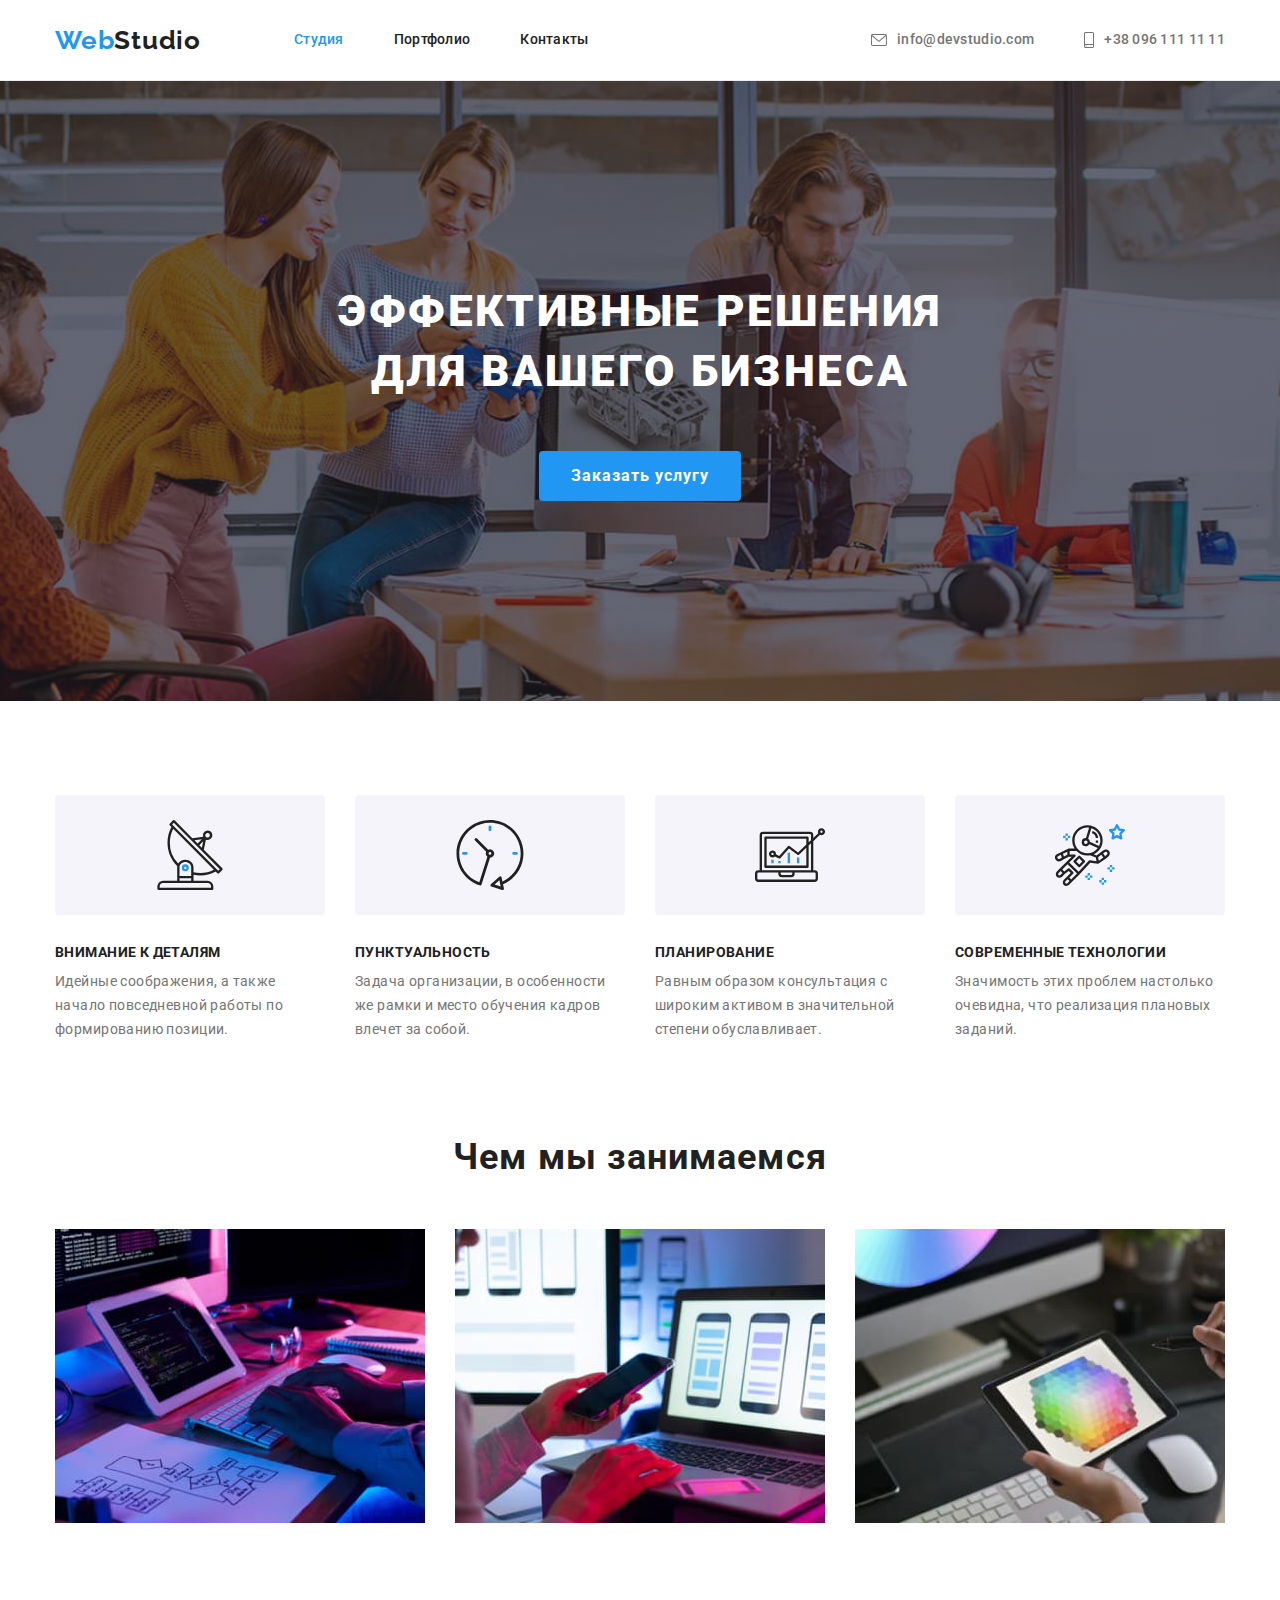
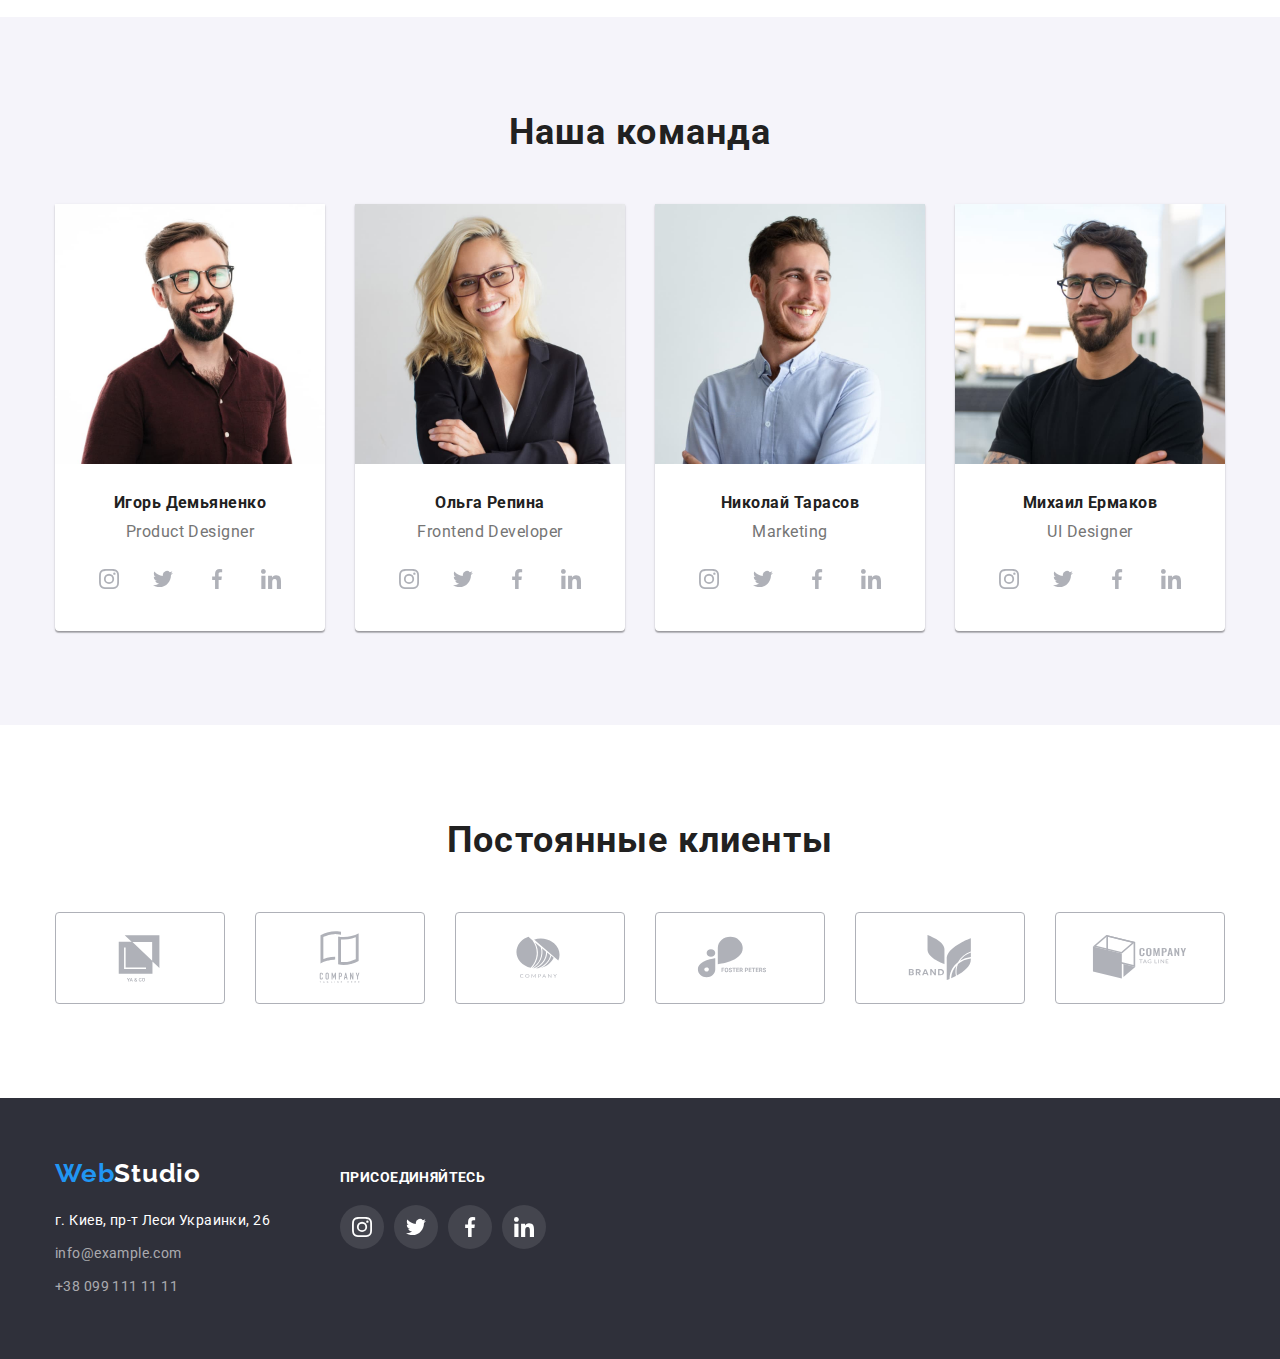
==== index.html @ f9782432 "Start n copy" ====
<!DOCTYPE html>
<html lang="ru">
  <head>
    <meta charset="UTF-8" />
    <meta http-equiv="X-UA-Compatible" content="IE=edge" />
    <meta name="viewport" content="width=device-width, initial-scale=1.0" />

    <link rel="preconnect" href="https://fonts.googleapis.com" />
    <link rel="preconnect" href="https://fonts.gstatic.com" crossorigin />
    <link
      href="https://fonts.googleapis.com/css2?family=Raleway:wght@700&family=Roboto:wght@400;500;700;900&display=swap"
      rel="stylesheet"
    />
    <link
      rel="stylesheet"
      href="https://cdnjs.cloudflare.com/ajax/libs/modern-normalize/1.1.0/modern-normalize.min.css"
    />
    <link rel="stylesheet" href="./css/style.css" />
    <title>WebStudio</title>
  </head>
  <body>
    <!-- Header -->
    <header class="header">
      <div class="container nav">
        <nav class="nav">
          <a class="logo link" href="">Web<span class="logo-dark link">Studio</span> </a>

          <ul class="nav-list list">
            <li class="nav-item">
              <a class="link current" href="./index.html">Студия</a>
            </li>
            <li class="nav-item">
              <a class="link" href="./portfolio.html">Портфолио</a>
            </li>
            <li class="nav-item">
              <a class="link" href="">Контакты</a>
            </li>
          </ul>
        </nav>
        <ul class="list list-nav">
          <li class="item-nav item">
            <a class="link link-item" href="mailto:info@devstudio.com">
              <svg class="icons-mail">
                <use href="./imgs/icons.svg#icon-mail "></use>
              </svg>
              info@devstudio.com</a
            >
          </li>
          <li class="item-nav item">
            <a class="link link-item" href="tel:+380961111111">
              <svg class="icons-tel">
                <use href="./imgs/icons.svg#icon-smartphone"></use>
              </svg>
              +38 096 111 11 11</a
            >
          </li>
        </ul>
      </div>
    </header>
    <main>
      <!-- Hero -->
      <section class="hero overlay">
        <div class="container">
          <h1 class="hero-title">Эффективные решения<br />для вашего бизнеса</h1>
          <button class="hero-button btn" type="button">Заказать услугу</button>
        </div>
      </section>
      <!-- Preference -->
      <section class="section">
        <div class="container">
          <h2 class="visually-hidden">Наши преимущества</h2>
          <ul class="features list">
            <li class="features-item">
              <div class="icons">
                <svg class="features-icon">
                  <use href="./imgs/icons.svg#icon-antenna"></use>
                </svg>
              </div>
              <h3 class="features-title">Внимание к деталям</h3>
              <p class="features-text">
                Идейные соображения, а также начало повседневной работы по формированию позиции.
              </p>
            </li>
            <li class="features-item">
              <div class="icons">
                <svg class="features-icon">
                  <use href="./imgs/icons.svg#icon-clock"></use>
                </svg>
              </div>
              <h3 class="features-title">Пунктуальность</h3>
              <p class="features-text">
                Задача организации, в особенности же рамки и место обучения кадров влечет за собой.
              </p>
            </li>
            <li class="features-item">
              <div class="icons">
                <svg class="features-icon">
                  <use href="./imgs/icons.svg#icon-diagram"></use>
                </svg>
              </div>
              <h3 class="features-title">Планирование</h3>
              <p class="features-text">
                Равным образом консультация с широким активом в значительной степени обуславливает.
              </p>
            </li>
            <li class="features-item">
              <div class="icons">
                <svg class="features-icon">
                  <use href="./imgs/icons.svg#icon-astronaut"></use>
                </svg>
              </div>
              <h3 class="features-title">Современные технологии</h3>
              <p class="features-text">
                Значимость этих проблем настолько очевидна, что реализация плановых заданий.
              </p>
            </li>
          </ul>
        </div>
      </section>
      <!-- Work -->
      <section class="section section-work">
        <div class="container">
          <h2 class="section-caption">Чем мы занимаемся</h2>
          <ul class="work list">
            <li class="work-item">
              <img class="work-img" src="./imgs/img1.jpg" width="370" alt="Десктопные приложения" />
            </li>

            <li class="work-item">
              <img class="work-img" src="./imgs/img2.jpg" width="370" alt="Мобильные приложения" />
            </li>

            <li class="work-item">
              <img class="work-img" src="./imgs/img3.jpg" width="370" alt="Дизайнерские решения" />
            </li>
          </ul>
        </div>
      </section>
      <!-- Team -->
      <section class="team section">
        <div class="container">
          <h2 class="team-caption">Наша команда</h2>
          <ul class="team-list list">
            <li class="team-item">
              <img class="team-img" src="./imgs/a.jpg" width="270" alt="Игорь Демьяненко" />
              <div class="shelf">
                <h3 class="team-title">Игорь Демьяненко</h3>
                <p class="team-text">Product Designer</p>
                <ul class="social-links list">
                  <li class="social-item">
                    <a href="" class="link">
                      <svg class="social-icons">
                        <use href="./imgs/icons.svg#icon-instagram"></use>
                      </svg>
                    </a>
                  </li>
                  <li class="social-item">
                    <a href="" class="link">
                      <svg class="social-icons">
                        <use href="./imgs/icons.svg#icon-twitter"></use>
                      </svg>
                    </a>
                  </li>
                  <li class="social-item">
                    <a href="" class="link">
                      <svg class="social-icons">
                        <use href="./imgs/icons.svg#icon-facebook"></use>
                      </svg>
                    </a>
                  </li>
                  <li class="social-item">
                    <a href="" class="link">
                      <svg class="social-icons">
                        <use href="./imgs/icons.svg#icon-linkedin"></use>
                      </svg>
                    </a>
                  </li>
                </ul>
              </div>
            </li>

            <li class="team-item">
              <img class="team-img" src="./imgs/b.jpg" width="270" alt="Ольга Репина" />
              <div class="shelf">
                <h3 class="team-title">Ольга Репина</h3>
                <p class="team-text">Frontend Developer</p>
                <ul class="social-links list">
                  <li class="social-item">
                    <a href="" class="link">
                      <svg class="social-icons">
                        <use href="./imgs/icons.svg#icon-instagram"></use>
                      </svg>
                    </a>
                  </li>
                  <li class="social-item">
                    <a href="" class="link">
                      <svg class="social-icons">
                        <use href="./imgs/icons.svg#icon-twitter"></use>
                      </svg>
                    </a>
                  </li>
                  <li class="social-item">
                    <a href="" class="link">
                      <svg class="social-icons">
                        <use href="./imgs/icons.svg#icon-facebook"></use>
                      </svg>
                    </a>
                  </li>
                  <li class="social-item">
                    <a href="" class="link">
                      <svg class="social-icons">
                        <use href="./imgs/icons.svg#icon-linkedin"></use>
                      </svg>
                    </a>
                  </li>
                </ul>
              </div>
            </li>

            <li class="team-item">
              <img class="team-img" src="./imgs/c.jpg" width="270" alt="Николай Тарасов" />
              <div class="shelf">
                <h3 class="team-title">Николай Тарасов</h3>
                <p class="team-text">Marketing</p>
                <ul class="social-links list">
                  <li class="social-item">
                    <a href="" class="link">
                      <svg class="social-icons">
                        <use href="./imgs/icons.svg#icon-instagram"></use>
                      </svg>
                    </a>
                  </li>
                  <li class="social-item">
                    <a href="" class="link">
                      <svg class="social-icons">
                        <use href="./imgs/icons.svg#icon-twitter"></use>
                      </svg>
                    </a>
                  </li>
                  <li class="social-item">
                    <a href="" class="link">
                      <svg class="social-icons">
                        <use href="./imgs/icons.svg#icon-facebook"></use>
                      </svg>
                    </a>
                  </li>
                  <li class="social-item">
                    <a href="" class="link">
                      <svg class="social-icons">
                        <use href="./imgs/icons.svg#icon-linkedin"></use>
                      </svg>
                    </a>
                  </li>
                </ul>
              </div>
            </li>

            <li class="team-item">
              <img class="team-img" src="./imgs/d.jpg" width="270" alt="Михаил Ермаков" />
              <div class="shelf">
                <h3 class="team-title">Михаил Ермаков</h3>
                <p class="team-text">UI Designer</p>
                <ul class="social-links list">
                  <li class="social-item">
                    <a href="" class="link">
                      <svg class="social-icons">
                        <use href="./imgs/icons.svg#icon-instagram"></use>
                      </svg>
                    </a>
                  </li>
                  <li class="social-item">
                    <a href="" class="link">
                      <svg class="social-icons">
                        <use href="./imgs/icons.svg#icon-twitter"></use>
                      </svg>
                    </a>
                  </li>
                  <li class="social-item">
                    <a href="" class="link">
                      <svg class="social-icons">
                        <use href="./imgs/icons.svg#icon-facebook"></use>
                      </svg>
                    </a>
                  </li>
                  <li class="social-item">
                    <a href="" class="link">
                      <svg class="social-icons">
                        <use href="./imgs/icons.svg#icon-linkedin"></use>
                      </svg>
                    </a>
                  </li>
                </ul>
              </div>
            </li>
          </ul>
        </div>
      </section>
      <!-- ----------Regular-customers-------- -->
      <section class="customer-section section">
        <div class="container">
          <h2 class="customer-caption">Постоянные клиенты</h2>
          <ul class="customers list">
            <li class="customers-item">
              <a href="" class="link">
                <svg class="customers-icon">
                  <use href="./imgs/icons.svg#icon-logo1"></use>
                </svg>
              </a>
            </li>
            <li class="customers-item">
              <a href="" class="link">
                <svg class="customers-icon">
                  <use href="./imgs/icons.svg#icon-logo2"></use>
                </svg>
              </a>
            </li>
            <li class="customers-item">
              <a href="" class="link">
                <svg class="customers-icon">
                  <use href="./imgs/icons.svg#icon-logo3"></use>
                </svg>
              </a>
            </li>
            <li class="customers-item">
              <a href="" class="link">
                <svg class="customers-icon">
                  <use href="./imgs/icons.svg#icon-logo4"></use>
                </svg>
              </a>
            </li>
            <li class="customers-item">
              <a href="" class="link">
                <svg class="customers-icon">
                  <use href="./imgs/icons.svg#icon-logo5"></use>
                </svg>
              </a>
            </li>
            <li class="customers-item">
              <a href="" class="link">
                <svg class="customers-icon">
                  <use href="./imgs/icons.svg#icon-logo6"></use>
                </svg>
              </a>
            </li>
          </ul>
        </div>
      </section>
    </main>
    <!-- -----------footer---------- -->
    <footer class="footer">
      <div class="container blocks">
        <div class="address-block">
          <div class="logo-footer">
            <a class="logo link" href="./index.html"
              >Web<span class="logo-light link">Studio</span>
            </a>
          </div>
          <address class="info">
            <ul class="adres list">
              <li class="adres-item">
                <a class="adres-link link" href="https://goo.gl/maps/GMDMJcy5s2AakEA77"
                  >г. Киев, пр-т Леси Украинки, 26</a
                >
              </li>
              <li class="adres-item">
                <a class="adres-link-contacts link" href="mailto:info@example.com"
                  >info@example.com</a
                >
              </li>
              <li class="adres-item">
                <a class="adres-link-contacts link" href="tel:+380991111111">+38 099 111 11 11</a>
              </li>
            </ul>
          </address>
        </div>

        <div class="soc-block">
          <h2 class="title">Присоединяйтесь</h2>
          <ul class="soc-block-list list">
            <li class="soc-block-item">
              <a href="" class="link">
                <svg class="soc-block-icons">
                  <use href="./imgs/icons.svg#icon-instagram"></use>
                </svg>
              </a>
            </li>
            <li class="soc-block-item">
              <a href="" class="link">
                <svg class="soc-block-icons">
                  <use href="./imgs/icons.svg#icon-twitter"></use>
                </svg>
              </a>
            </li>
            <li class="soc-block-item">
              <a href="" class="link">
                <svg class="soc-block-icons">
                  <use href="./imgs/icons.svg#icon-facebook"></use>
                </svg>
              </a>
            </li>
            <li class="soc-block-item">
              <a href="" class="link">
                <svg class="soc-block-icons">
                  <use href="./imgs/icons.svg#icon-linkedin"></use>
                </svg>
              </a>
            </li>
          </ul>
        </div>
      </div>
    </footer>
  </body>
</html>
---- css/style.css ----
:root {
  --main-color: #212121;
  --text-color: #757575;
  --accent-color: #2196f3;
  --white-color-text: #ffffff;
  --background: #2f303a;
  --address-links-footer: rgba(255, 255, 255, 0.6);
  --bacground-button: #f5f4fa;
  --bacground-shelf-card: #ffffff;
  --border-shelf-card: #eeeeee;
  --bacground-team: #f5f4fa;
  --social-links-color: #afb1b8;
  --customers-logo-color: #afb1b8;
}
body {
  font-family: 'Roboto', sans-serif;
  color: var(--main-color);
}
.link {
  display: block;
  text-decoration: none;
  color: var(--main-color);
}

.list {
  list-style: none;
  padding: 0;
  margin: 0;
}

.section {
  padding-top: 94px;
  padding-bottom: 94px;
}
h1,
h2,
h3,
h4,
h5,
h6,
p {
  margin: 0;
}
button {
  padding: 0;
}

img {
  display: block;
  max-width: 100%;
  height: auto;
}
.container {
  margin: 0 auto;
  width: 1200px;
  padding-left: 15px;
  padding-right: 15px;
}

/*------------------------ Header ------------------------- */
.header {
  border-bottom: 1px solid #ececec;
}
.nav {
  display: flex;
  align-items: center;
}

.logo {
  font-family: 'Raleway', sans-serif;
  font-weight: 700;
  font-size: 26px;
  line-height: 1.19;
  letter-spacing: 0.03em;
  color: var(--accent-color);
}

.logo-dark {
  color: var(--main-color);
}
.nav-list .link {
  padding-top: 32px;
  padding-bottom: 32px;
}

.nav-list {
  display: flex;
  margin-left: 93px;
}
.nav-list .nav-item + .nav-item {
  margin-left: 50px;
}

.nav-item {
  font-weight: 500;
  font-size: 14px;
  line-height: 1.1;
  letter-spacing: 0.02em;
}
.list-nav {
  display: flex;
  margin-left: auto;
}
.item-nav + .item-nav {
  margin-left: 50px;
}

.link-item {
  display: flex;
  align-items: center;
  padding-top: 32px;
  padding-bottom: 32px;

  font-weight: 500;
  font-size: 14px;
  line-height: 1.1;
  letter-spacing: 0.02em;
  color: var(--text-color);
}
/* .link-item::before {
  content: '';
  white-space: ;
  width: 16px;
  height: 12px;
  background-size: cover;
  align-items: center;
  margin-right: 10px;

  background-size: contain;
  background-image: url(../imgs/SVG/smartphone.svg);
} */

.nav-list .link:hover,
.nav-list .link:focus {
  color: var(--accent-color);
}

.nav-list .link.current {
  color: var(--accent-color);
}

.list-nav .link:hover,
.list-nav .link:focus {
  color: var(--accent-color);
}

.list-nav .link:hover .icons-mail,
.list-nav .link:focus .icons-mail {
  fill: var(--accent-color);
}

.list-nav .link:hover .icons-tel,
.list-nav .link:focus .icons-tel {
  fill: var(--accent-color);
}

.icons-mail {
  width: 16px;
  height: 12px;
  margin-right: 10px;
  fill: var(--text-color);
}
.icons-tel {
  width: 10px;
  height: 16px;
  margin-right: 10px;
  fill: var(--text-color);
}

/*------------------------ Hero ------------------------- */
.overlay {
  max-width: 1600px;
  margin-left: auto;
  margin-right: auto;
  background-color: var(--background);
  background-image: linear-gradient(to right, rgba(47, 48, 58, 0.4), rgba(47, 48, 58, 0.4)),
    url(../imgs/bg-fon.jpg);
  background-repeat: no-repeat;
  background-size: cover;
  background-position: center;
}

.hero {
  padding-top: 200px;
  padding-bottom: 200px;
  text-align: center;
}
/* fffff */
.hero .container {
}

.hero-title {
  margin-bottom: 50px;

  font-weight: 900;
  font-size: 44px;
  line-height: 60px;
  letter-spacing: 0.06em;
  text-transform: uppercase;
  color: var(--white-color-text);
}

.hero-button {
  display: inline-block;
  padding: 10px 32px;
  min-width: 73px;

  font-family: inherit;
  font-weight: 700;
  font-size: 16px;
  line-height: 1.88;
  letter-spacing: 0.06em;
  border: transparent;
  border-radius: 4px;
  cursor: pointer;

  color: var(--white-color-text);
  background-color: var(--accent-color);
}

/*------------------------ Preference ------------------------- */

.features {
  display: flex;
}
.features-item {
  width: 270px;
}
.features-item:not(:last-child) {
  margin-right: 30px;
}

.icons {
  display: inline-flex;
  margin-bottom: 30px;

  width: 270px;
  height: 120px;

  justify-content: center;
  align-items: center;
  background-color: var(--bacground-button);
  border-radius: 4px;
}

.features-icon {
  width: 70px;
  height: 70px;
}
.features-title {
  margin-bottom: 10px;

  font-size: 14px;
  line-height: 1.1;
  letter-spacing: 0.03em;
  text-transform: uppercase;
}

.features-text {
  font-size: 14px;
  line-height: 1.7;
  letter-spacing: 0.03em;
  color: var(--text-color);
}
.visually-hidden {
  position: absolute;
  white-space: nowrap;
  width: 1px;
  height: 1px;
  overflow: hidden;
  border: 0;
  padding: 0;
  clip: rect(0 0 0 0);
  clip-path: inset(50%);
  margin: -1px;
}

/*------------------------ Work ------------------------- */

.section-work {
  padding-top: 0;
}

.section-caption {
  text-align: center;
  margin-bottom: 50px;
  font-size: 36px;
  line-height: 1.2;
  letter-spacing: 0.03em;
}
.work {
  display: flex;
}

.work-item {
  width: 370;
}
.work-item:not(:first-child) {
  margin-left: 30px;
}

/*------------------------ Team ------------------------- */
.team {
  background-color: var(--bacground-team);
}

.team-caption {
  margin-bottom: 50px;
  text-align: center;
  font-weight: 700;
  font-size: 36px;
  line-height: 1.2;
  letter-spacing: 0.03em;
}
.team-list {
  display: flex;
  text-align: center;
}
.team-item {
  box-shadow: 0px 1px 3px rgba(0, 0, 0, 0.12), 0px 1px 1px rgba(0, 0, 0, 0.14),
    0px 2px 1px rgba(0, 0, 0, 0.2);
  background: #ffffff;
  border-radius: 0px 0px 4px 4px;
  width: 270px;
}
.team-item:not(:last-child) {
  margin-right: 30px;
}

.team-title {
  margin-bottom: 10px;

  font-size: 16px;
  line-height: 1.1;
  letter-spacing: 0.03em;
}
.team-text {
  margin-bottom: 16px;

  font-size: 16px;
  line-height: 1.2;
  letter-spacing: 0.03em;
  color: var(--text-color);
}
.shelf {
  padding: 30px;
}
/*------------ Social-links -----------*/
.section-title {
  margin-top: 0;
  margin-bottom: 50px;
}
.social-links {
  display: flex;
  justify-content: center;
}
.social-links .link {
  width: 44px;
  height: 44px;
  color: var(--social-links-color);
  background-color: var(--white-color);
  border-radius: 50%;
  display: flex;
  align-items: center;
  justify-content: center;
}
.social-links .link:hover,
.social-links .link:focus {
  background-color: var(--accent-color);
}

.social-item + .social-item {
  margin-left: 10px;
}

.social-icons {
  width: 20px;
  height: 20px;
  fill: var(--social-links-color);
}

.social-links .link:hover .social-icons,
.social-links .link:focus .social-icons {
  fill: #ffffff;
  background-color: var(--accent-color);
}

/* -----------------------Regular-customers---------------- */
.customer-caption {
  margin-bottom: 50px;
  text-align: center;
  font-weight: 700;
  font-size: 36px;
  line-height: 1.2;
  letter-spacing: 0.03em;
}
.customers {
  display: flex;
  justify-content: center;
}
.customers .link {
  width: 170px;
  height: 92px;
  display: flex;
  align-items: center;
  justify-content: center;

  fill: var(--customers-logo-color);

  border: 1px solid var(--customers-logo-color);
  border-radius: 4px;
}

.customers-item + .customers-item {
  margin-left: 30px;
}

.customers-icon {
  width: 106px;
  height: 60px;
  fill: var(--customers-logo-color);
}
.customers .link:hover,
.customers .link:focus {
  border-color: var(--accent-color);
}

.customers .link:hover .customers-icon,
.customers .link:focus .customers-icon {
  fill: var(--accent-color);
}

/*------------------------ Footer ------------------------- */
.footer {
  padding-top: 60px;
  padding-bottom: 60px;
  background: var(--background);
}

.logo {
  display: flex;
}
.container .logo-footer {
  margin-bottom: 20px;
}

.logo-light {
  color: var(--white-color-text);
}

.adres-item:not(:last-child) {
  margin-bottom: 9px;
}
.adres-link {
  margin-bottom: 9px;

  font-style: normal;
  font-size: 14px;
  line-height: 1.7;
  letter-spacing: 0.03em;

  color: var(--white-color-text);
}
.adres-link-contacts {
  font-style: normal;
  font-size: 14px;
  line-height: 1.7;
  letter-spacing: 0.03em;

  color: var(--address-links-footer);
}

/* tttt */
.blocks {
  display: flex;
  align-items: baseline;
}
.soc-block-list {
  display: flex;
}

.soc-block {
  margin: 0;
  margin-left: 70px;
  width: 206px;
  height: 80px;
}
.soc-block-item + .soc-block-item {
  margin-left: 10px;
}
.soc-block .link {
  width: 44px;
  height: 44px;
  border-radius: 50%;
  display: flex;
  justify-content: center;
  align-items: center;
  background-color: rgba(255, 255, 255, 0.1);
}
.soc-block .title {
  margin: 0;
  margin-bottom: 20px;

  font-weight: 700;
  font-size: 14px;
  line-height: 16px;
  letter-spacing: 0.03em;
  text-transform: uppercase;
  color: var(--white-color-text);
}

.soc-block-icons {
  width: 20px;
  height: 20px;
  fill: var(--white-color-text);
}
.soc-block .link:hover,
.soc-block .link:focus {
  background-color: var(--accent-color);
}
/*--------------------- Portfolio ---------------------- */

.filter {
  margin-bottom: 50px;
  display: flex;
  justify-content: center;
}
.item-button:not(:last-child) {
  margin-right: 8px;
}

.filter-button {
  display: inline-block;
  padding: 6px 22px;
  min-width: 73px;

  font-family: inherit;
  font-weight: 500;
  font-size: 16px;
  line-height: 1.6;
  letter-spacing: 0.03em;
  cursor: pointer;
  border: transparent;
  border-radius: 4px;

  background: var(--bacground-button);
}

.cards {
  flex-wrap: wrap;
  display: flex;
}
.shelf-card {
  padding: 20px 24px;
  background: var(--bacground-shelf-card);
  border: 1px solid var(--border-shelf-card);
  border-top: none;
}

.card-item {
  margin-right: 30px;
  margin-bottom: 30px;

  width: 370px;
}

.card-item:nth-child(3n) {
  margin-right: 0;
}

.card-item:nth-last-child(-n + 3) {
  margin-bottom: 0;
}

.card-title {
  margin-bottom: 4px;

  font-size: 18px;
  line-height: 2;
  letter-spacing: 0.06em;
}
.card-text {
  font-size: 16px;
  line-height: 1.9;
  letter-spacing: 0.03em;
  color: var(--text-color);
}
.cards .link:hover,
.cards .link:focus {
  display: block;
  box-shadow: 0px 1px 1px rgba(0, 0, 0, 0.12), 0px 4px 4px rgba(0, 0, 0, 0.06),
    1px 4px 6px rgba(0, 0, 0, 0.16);
}

.filter .filter-button:hover,
.filter .filter-button:focus {
  color: var(--white-color-text);
  background-color: var(--accent-color);
  box-shadow: 0px 3px 1px rgba(0, 0, 0, 0.1), 0px 1px 2px rgba(0, 0, 0, 0.08),
    0px 2px 2px rgba(0, 0, 0, 0.12);
}

/* ---------Alt------- */

/* .card-item:not(:nth-child(3n)) {
  margin-right: 30px;
}
.card-item {
  width: calc((100-60px) / 3);
} */
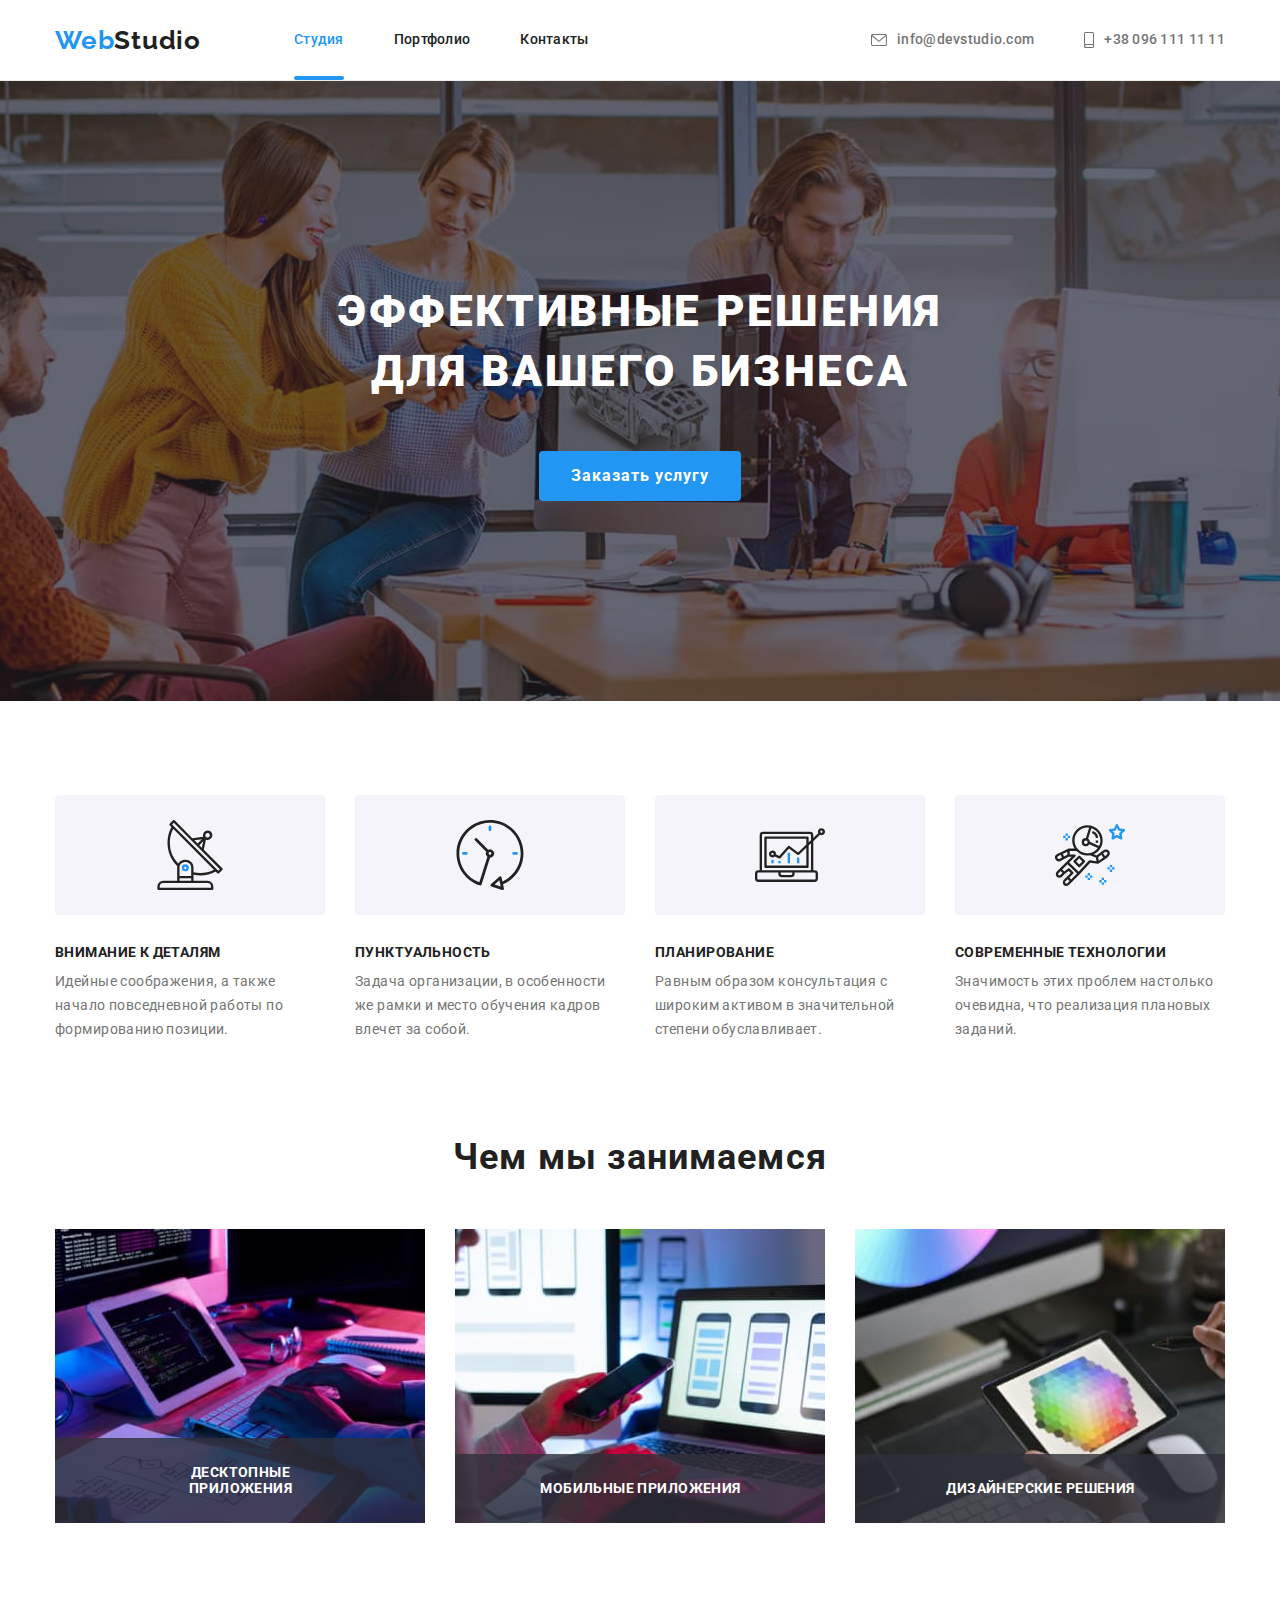
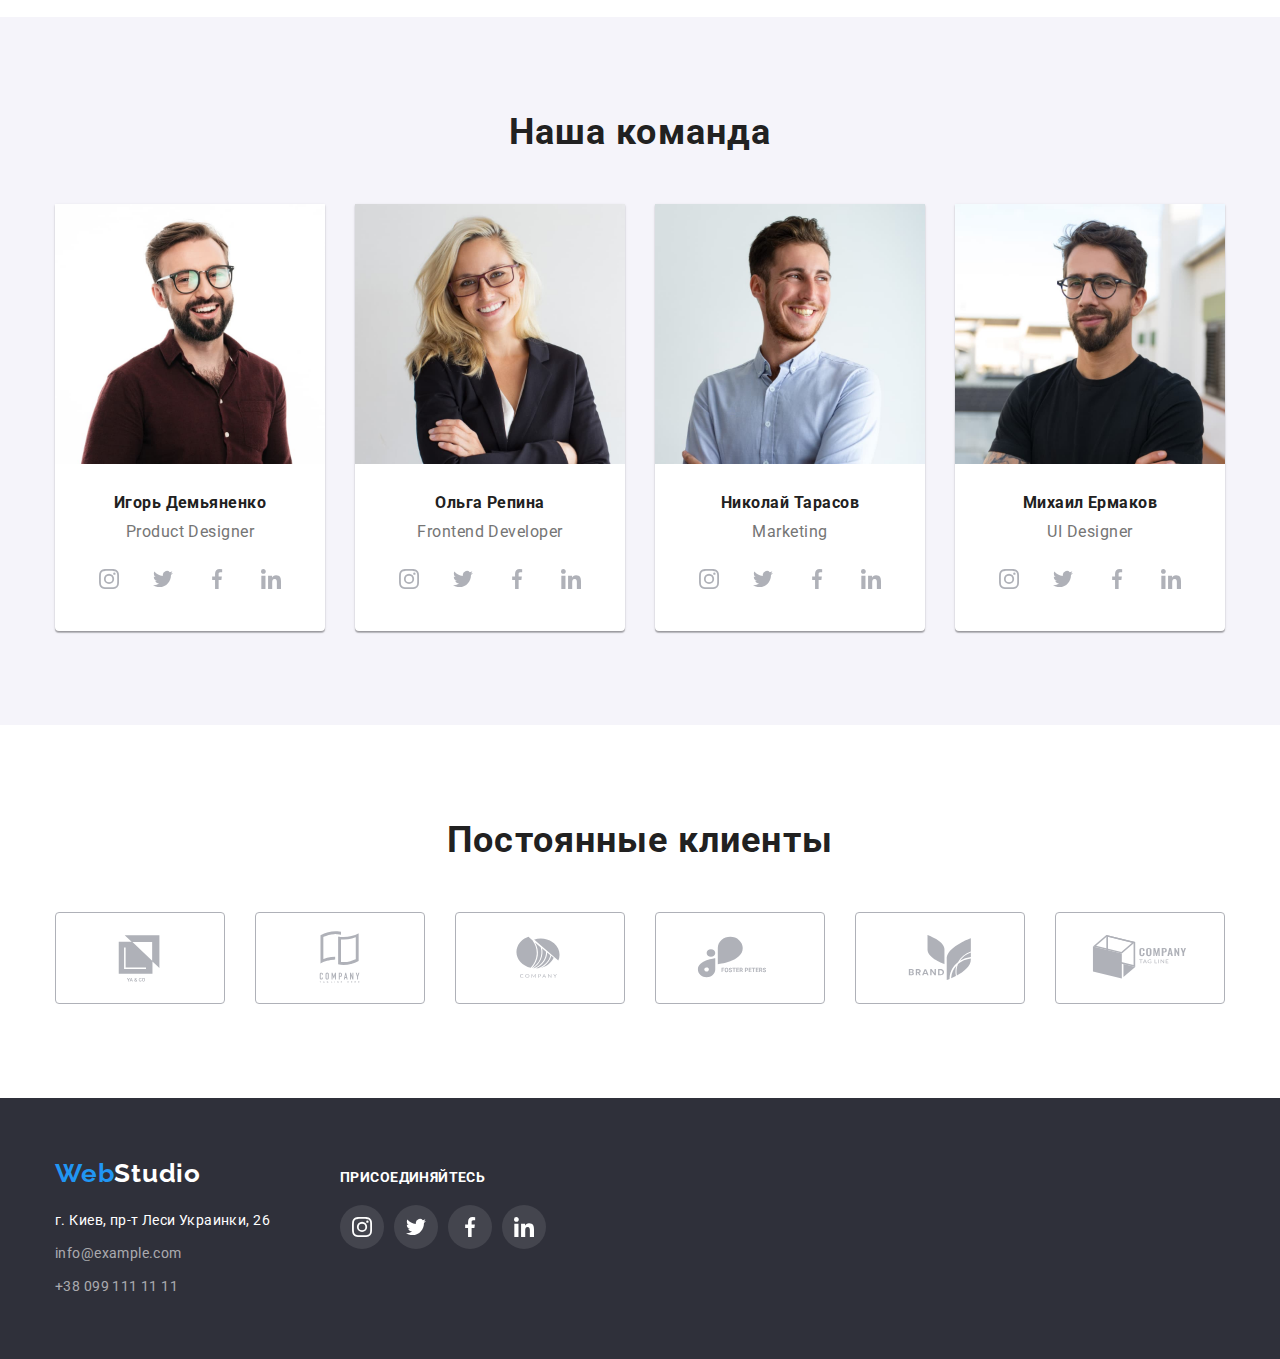
==== commit 5c7a4b04: "finish" ====
--- a/index.html
+++ b/index.html
@@ -62,7 +62,7 @@
       <section class="hero overlay">
         <div class="container">
           <h1 class="hero-title">Эффективные решения<br />для вашего бизнеса</h1>
-          <button class="hero-button btn" type="button">Заказать услугу</button>
+          <button type="button" class="hero-button btn" data-modal-open>Заказать услугу</button>
         </div>
       </section>
       <!-- Preference -->
@@ -124,14 +124,17 @@
           <ul class="work list">
             <li class="work-item">
               <img class="work-img" src="./imgs/img1.jpg" width="370" alt="Десктопные приложения" />
+              <p class="work-text">Десктопные приложения</p>
             </li>
 
             <li class="work-item">
               <img class="work-img" src="./imgs/img2.jpg" width="370" alt="Мобильные приложения" />
+              <p class="work-text">Мобильные приложения</p>
             </li>
 
             <li class="work-item">
               <img class="work-img" src="./imgs/img3.jpg" width="370" alt="Дизайнерские решения" />
+              <p class="work-text">Дизайнерские решения</p>
             </li>
           </ul>
         </div>
@@ -409,5 +412,15 @@
         </div>
       </div>
     </footer>
+    <div class="backdrop is-hidden" data-modal>
+      <div class="modal">
+        <button type="button" class="modal-close-btn" data-modal-close>
+          <svg class="icon icon-close" width="30" height="30">
+            <use href="./imgs/icons.svg#icon-close"></use>
+          </svg>
+        </button>
+      </div>
+    </div>
+    <script src="./js/modal.js"></script>
   </body>
 </html>
--- a/css/style.css
+++ b/css/style.css
@@ -11,6 +11,8 @@
   --bacground-team: #f5f4fa;
   --social-links-color: #afb1b8;
   --customers-logo-color: #afb1b8;
+  --background-work-color: rgba(47, 48, 58, 0.8);
+  --timing: 250ms cubic-bezier(0.4, 0, 0.2, 1);
 }
 body {
   font-family: 'Roboto', sans-serif;
@@ -78,10 +80,24 @@
 .logo-dark {
   color: var(--main-color);
 }
+/*------------------------ Navigation------------------------- */
 .nav-list .link {
   padding-top: 32px;
   padding-bottom: 32px;
-}
+
+  transition: color var(--timing);
+}
+/* .nav-list .link::after {
+  content: '';
+  position: absolute;
+  width: 48px;
+  height: 4px;
+  left: 453px;
+  top: 76px;
+
+  background: #2196f3;
+  border-radius: 2px;
+} */
 
 .nav-list {
   display: flex;
@@ -89,6 +105,14 @@
 }
 .nav-list .nav-item + .nav-item {
   margin-left: 50px;
+}
+.nav-list .link:hover,
+.nav-list .link:focus {
+  color: var(--accent-color);
+}
+
+.nav-list .link.current {
+  color: var(--accent-color);
 }
 
 .nav-item {
@@ -97,9 +121,44 @@
   line-height: 1.1;
   letter-spacing: 0.02em;
 }
+.nav-item .current {
+  color: var(--accent-color);
+  position: relative;
+  display: block;
+
+  color: currentColor;
+}
+.nav-item .current::after {
+  content: '';
+  position: absolute;
+  top: 76px;
+  display: block;
+  width: 100%;
+  height: 4px;
+  border-radius: 2px;
+  background-color: var(--accent-color);
+}
 .list-nav {
   display: flex;
   margin-left: auto;
+}
+
+.list-nav .link {
+  transition: color var(--timing);
+}
+.list-nav .link:hover,
+.list-nav .link:focus {
+  color: var(--accent-color);
+}
+
+.list-nav .link:hover .icons-mail,
+.list-nav .link:focus .icons-mail {
+  fill: var(--accent-color);
+}
+
+.list-nav .link:hover .icons-tel,
+.list-nav .link:focus .icons-tel {
+  fill: var(--accent-color);
 }
 .item-nav + .item-nav {
   margin-left: 50px;
@@ -116,42 +175,6 @@
   line-height: 1.1;
   letter-spacing: 0.02em;
   color: var(--text-color);
-}
-/* .link-item::before {
-  content: '';
-  white-space: ;
-  width: 16px;
-  height: 12px;
-  background-size: cover;
-  align-items: center;
-  margin-right: 10px;
-
-  background-size: contain;
-  background-image: url(../imgs/SVG/smartphone.svg);
-} */
-
-.nav-list .link:hover,
-.nav-list .link:focus {
-  color: var(--accent-color);
-}
-
-.nav-list .link.current {
-  color: var(--accent-color);
-}
-
-.list-nav .link:hover,
-.list-nav .link:focus {
-  color: var(--accent-color);
-}
-
-.list-nav .link:hover .icons-mail,
-.list-nav .link:focus .icons-mail {
-  fill: var(--accent-color);
-}
-
-.list-nav .link:hover .icons-tel,
-.list-nav .link:focus .icons-tel {
-  fill: var(--accent-color);
 }
 
 .icons-mail {
@@ -186,8 +209,6 @@
   text-align: center;
 }
 /* fffff */
-.hero .container {
-}
 
 .hero-title {
   margin-bottom: 50px;
@@ -217,7 +238,6 @@
   color: var(--white-color-text);
   background-color: var(--accent-color);
 }
-
 /*------------------------ Preference ------------------------- */
 
 .features {
@@ -293,10 +313,28 @@
 }
 
 .work-item {
+  position: relative;
   width: 370;
 }
+
 .work-item:not(:first-child) {
   margin-left: 30px;
+}
+
+.work-text {
+  position: absolute;
+  width: 100%;
+  bottom: 0px;
+  padding: 27px 82px 27px 83px;
+  text-align: center;
+  font-weight: 700;
+  font-size: 14px;
+  line-height: 1.1;
+  letter-spacing: 0.03em;
+  text-transform: uppercase;
+
+  color: var(--white-color-text);
+  background-color: var(--background-work-color);
 }
 
 /*------------------------ Team ------------------------- */
@@ -357,12 +395,16 @@
 .social-links .link {
   width: 44px;
   height: 44px;
+
   color: var(--social-links-color);
   background-color: var(--white-color);
+
   border-radius: 50%;
   display: flex;
   align-items: center;
   justify-content: center;
+
+  transition: background-color var(--timing);
 }
 .social-links .link:hover,
 .social-links .link:focus {
@@ -409,6 +451,8 @@
 
   border: 1px solid var(--customers-logo-color);
   border-radius: 4px;
+
+  transition: border-color var(--timing);
 }
 
 .customers-item + .customers-item {
@@ -419,6 +463,8 @@
   width: 106px;
   height: 60px;
   fill: var(--customers-logo-color);
+
+  transition: fill var(--timing);
 }
 .customers .link:hover,
 .customers .link:focus {
@@ -470,7 +516,6 @@
   color: var(--address-links-footer);
 }
 
-/* tttt */
 .blocks {
   display: flex;
   align-items: baseline;
@@ -496,6 +541,10 @@
   justify-content: center;
   align-items: center;
   background-color: rgba(255, 255, 255, 0.1);
+
+  transition-property: background-color;
+  transition-duration: 250ms;
+  transition-timing-function: cubic-bezier(0.4, 0, 0.2, 1);
 }
 .soc-block .title {
   margin: 0;
@@ -544,52 +593,8 @@
   border-radius: 4px;
 
   background: var(--bacground-button);
-}
-
-.cards {
-  flex-wrap: wrap;
-  display: flex;
-}
-.shelf-card {
-  padding: 20px 24px;
-  background: var(--bacground-shelf-card);
-  border: 1px solid var(--border-shelf-card);
-  border-top: none;
-}
-
-.card-item {
-  margin-right: 30px;
-  margin-bottom: 30px;
-
-  width: 370px;
-}
-
-.card-item:nth-child(3n) {
-  margin-right: 0;
-}
-
-.card-item:nth-last-child(-n + 3) {
-  margin-bottom: 0;
-}
-
-.card-title {
-  margin-bottom: 4px;
-
-  font-size: 18px;
-  line-height: 2;
-  letter-spacing: 0.06em;
-}
-.card-text {
-  font-size: 16px;
-  line-height: 1.9;
-  letter-spacing: 0.03em;
-  color: var(--text-color);
-}
-.cards .link:hover,
-.cards .link:focus {
-  display: block;
-  box-shadow: 0px 1px 1px rgba(0, 0, 0, 0.12), 0px 4px 4px rgba(0, 0, 0, 0.06),
-    1px 4px 6px rgba(0, 0, 0, 0.16);
+
+  transition: color var(--timing), background-color var(--timing), box-shadow var(--timing);
 }
 
 .filter .filter-button:hover,
@@ -600,6 +605,115 @@
     0px 2px 2px rgba(0, 0, 0, 0.12);
 }
 
+.cards {
+  flex-wrap: wrap;
+  display: flex;
+}
+
+.cards .link {
+  transition: box-shadow var(--timing);
+}
+.cards .link:hover,
+.cards .link:focus {
+  display: block;
+  box-shadow: 0px 1px 1px rgba(0, 0, 0, 0.12), 0px 4px 4px rgba(0, 0, 0, 0.06),
+    1px 4px 6px rgba(0, 0, 0, 0.16);
+}
+.cards .link:hover .card-description {
+  transform: translateY(0%);
+}
+.shelf-card {
+  padding: 20px 24px;
+  background: var(--bacground-shelf-card);
+  border: 1px solid var(--border-shelf-card);
+  border-top: none;
+}
+
+.card-item {
+  margin-right: 30px;
+  margin-bottom: 30px;
+  width: 370px;
+}
+.card-description-wrap {
+  position: relative;
+  overflow: hidden;
+}
+
+.card-description {
+  position: absolute;
+  top: 0;
+  padding: 63px 24px;
+  height: 100%;
+  transform: translateY(100%);
+  transition: transform var(--timing);
+  overflow: auto;
+
+  font-size: 18px;
+  line-height: 1.55;
+  letter-spacing: 0.03em;
+  color: var(--white-color-text);
+  background-color: rgba(33, 150, 243, 0.9);
+}
+
+.card-item:nth-child(3n) {
+  margin-right: 0;
+}
+
+.card-item:nth-last-child(-n + 3) {
+  margin-bottom: 0;
+}
+
+.card-title {
+  margin-bottom: 4px;
+
+  font-size: 18px;
+  line-height: 2;
+  letter-spacing: 0.06em;
+}
+.card-text {
+  font-size: 16px;
+  line-height: 1.9;
+  letter-spacing: 0.03em;
+  color: var(--text-color);
+}
+.backdrop {
+  width: 100%;
+  height: 100%;
+  position: fixed;
+  top: 0;
+  bottom: 0;
+  background-color: rgba(128, 128, 128, 0.351);
+  transition: opacity var(--timing), visibility var(--timing);
+}
+
+.modal {
+  width: 528px;
+  min-height: 581px;
+  background-color: #fff;
+  box-shadow: 0px 1px 3px rgba(0, 0, 0, 0.12), 0px 1px 1px rgba(0, 0, 0, 0.14),
+    0px 2px 1px rgba(0, 0, 0, 0.2);
+  border-radius: 4px;
+  position: absolute;
+  top: 50%;
+  left: 50%;
+  transform: translate(-50%, -50%);
+}
+.modal-close-btn {
+  position: absolute;
+  top: 10px;
+  right: 10px;
+  width: 30px;
+  height: 30px;
+  border-radius: 50%;
+  border-color: transparent;
+  border: 1px solid #9999;
+}
+.is-hidden {
+  opacity: 0;
+  pointer-events: none;
+  visibility: hidden;
+}
+
 /* ---------Alt------- */
 
 /* .card-item:not(:nth-child(3n)) {
@@ -608,3 +722,20 @@
 .card-item {
   width: calc((100-60px) / 3);
 } */
+
+/* transition-property: background-color;
+  transition-duration: 250ms;
+  transition-timing-function: cubic-bezier(0.4, 0, 0.2, 1); */
+
+/* .link-item::before {
+  content: '';
+  white-space: ;
+  width: 16px;
+  height: 12px;
+  background-size: cover;
+  align-items: center;
+  margin-right: 10px;
+
+  background-size: contain;
+  background-image: url(../imgs/SVG/smartphone.svg);
+} */
